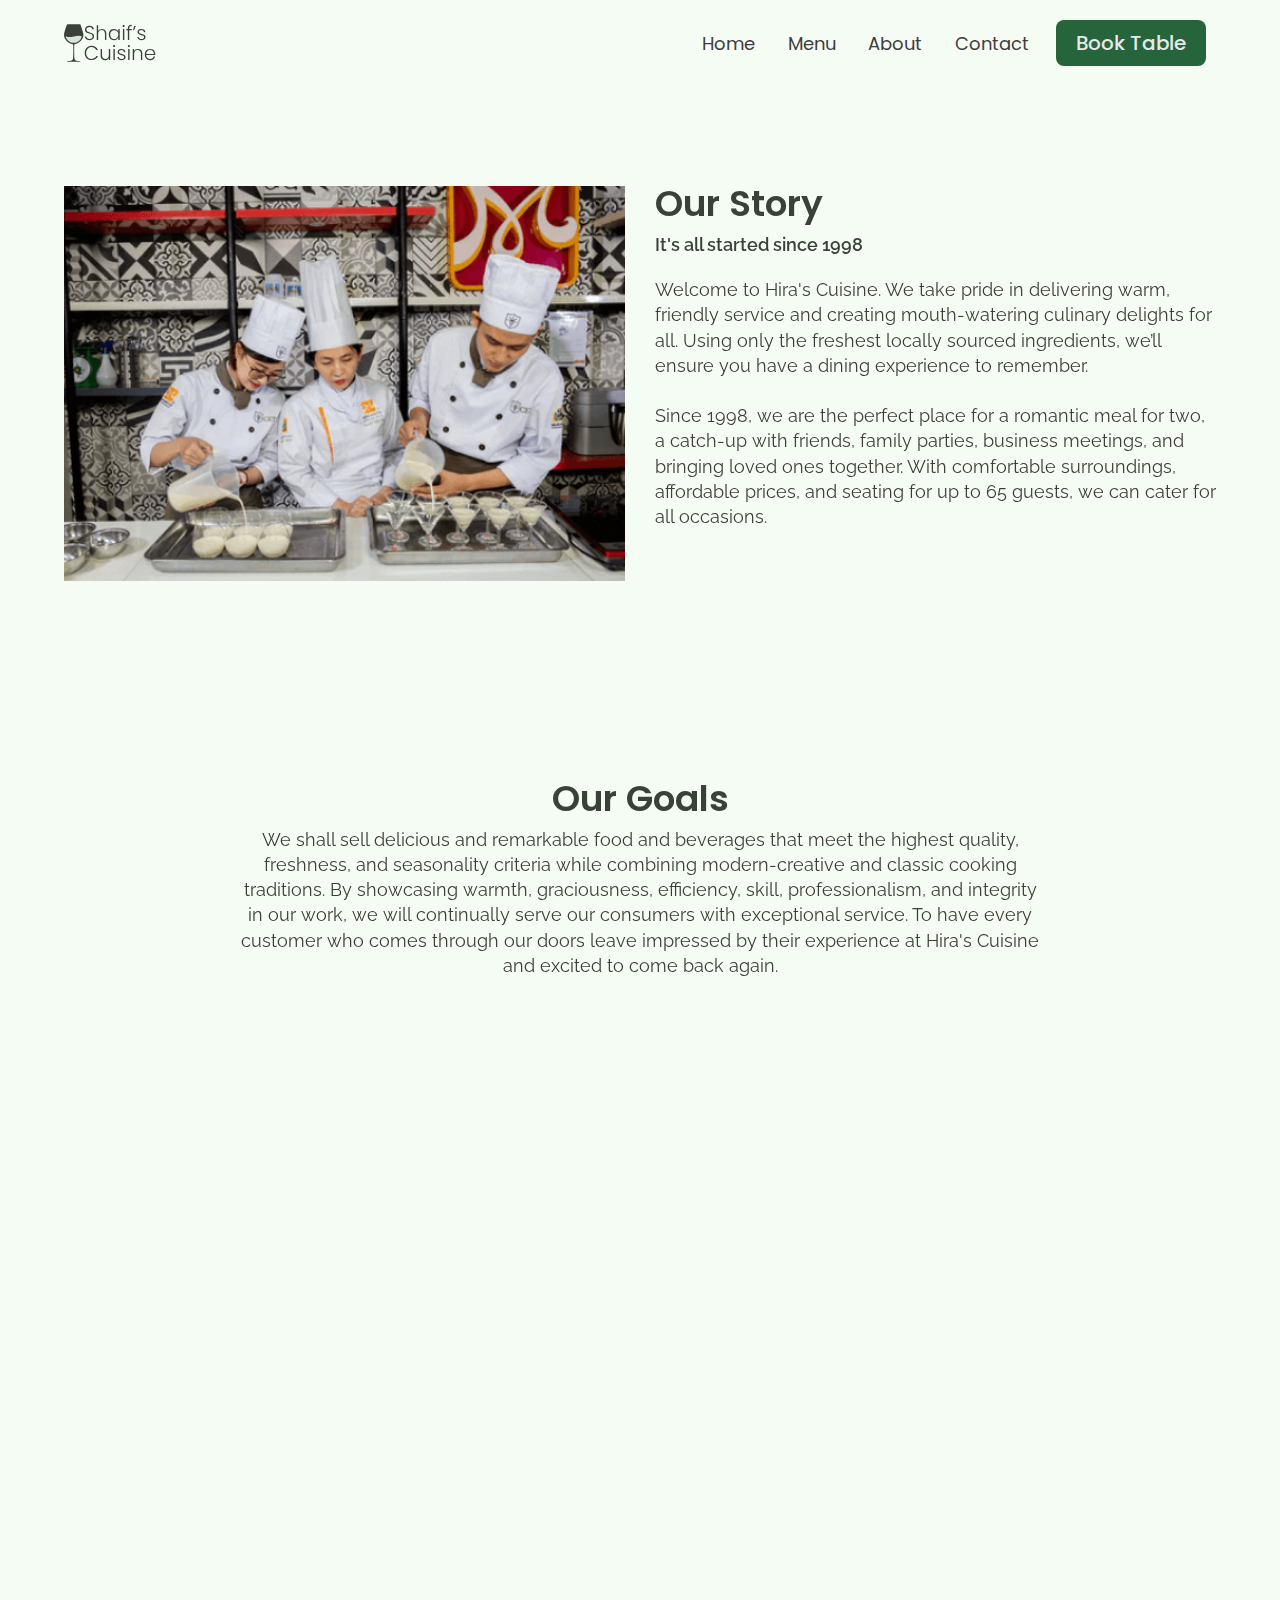
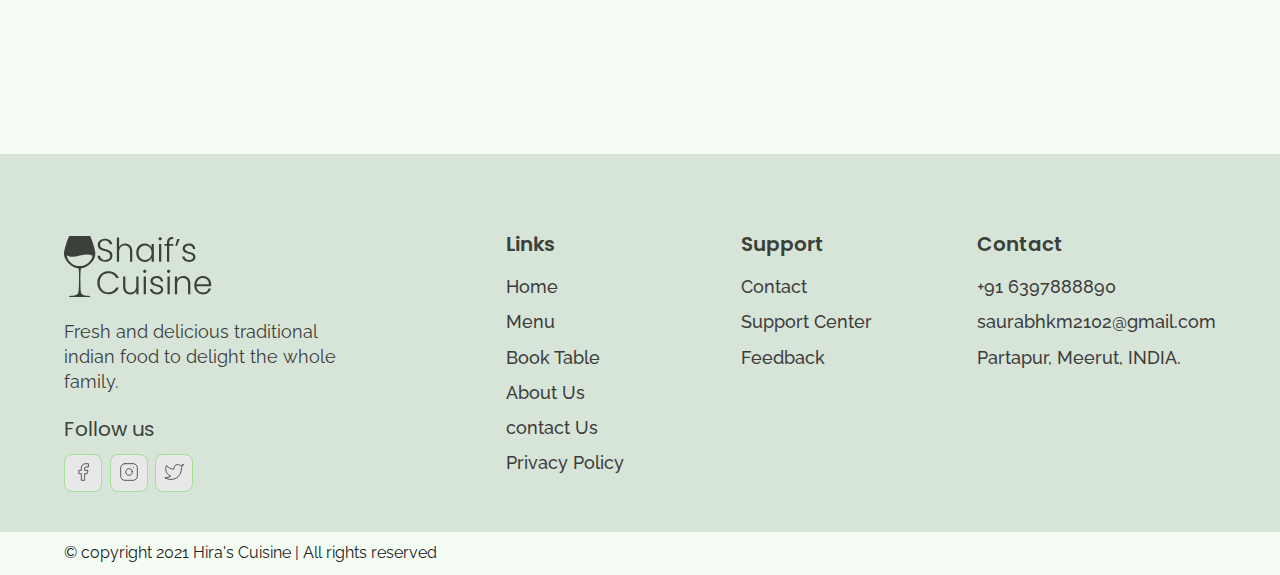
==== about.html @ 4d8b44a7 "Initial commit" ====
<!DOCTYPE html>
<html lang="en">

<head>
  <meta charset="UTF-8">
  <meta http-equiv="X-UA-Compatible" content="IE=edge">
  <meta name="viewport" content="width=device-width, initial-scale=1.0">
  <link rel="shortcut icon" href="./images/favicon.ico" type="image/x-icon">
  <title>About | Hira's Cuisine</title>
  <link rel="stylesheet" href="./reset.css">
  <link rel="stylesheet" href="./globalStyles.css">
  <link rel="stylesheet" href="./components.css">
  <!-- aos library css  -->
  <link rel="stylesheet" href="https://unpkg.com/aos@next/dist/aos.css" />
  <link rel="stylesheet" href="./about.css">
</head>

<body>
  <!-- Nav Section -->
  <div class="nav">
    <div class="container">
      <div class="nav__wrapper">
        <a href="./index.html" class="logo">
          <img src="./images/logo.svg" alt="Hira's cuisine">
        </a>
        <nav>
          <div class="nav__icon">
            <svg xmlns="http://www.w3.org/2000/svg" width="24" height="24" viewBox="0 0 24 24" fill="none"
              stroke="currentColor" stroke-width="2" stroke-linecap="round" stroke-linejoin="round"
              class="feather feather-menu">
              <line x1="3" y1="12" x2="21" y2="12" />
              <line x1="3" y1="6" x2="21" y2="6" />
              <line x1="3" y1="18" x2="21" y2="18" />
            </svg>
          </div>
          <div class="nav__bgOverlay"></div>
          <ol class="nav__list">
            <div class="nav__close">
              <svg xmlns="http://www.w3.org/2000/svg" width="24" height="24" viewBox="0 0 24 24" fill="none"
                stroke="currentColor" stroke-width="2" stroke-linecap="round" stroke-linejoin="round"
                class="feather feather-x">
                <line x1="18" y1="6" x2="6" y2="18" />
                <line x1="6" y1="6" x2="18" y2="18" />
              </svg>
            </div>
            <div class="nav__list__wrapper">

              <li><a class="nav__link" href="./index.html">Home</a></li>
              <li><a class="nav__link" href="./menu.html">Menu</a></li>
              <li><a class="nav__link" href="./about.html">About</a></li>
              <li><a class="nav__link" href="./contact.html">Contact</a></li>
              <li><a href="./booking.html" class="btn primary-btn">Book Table</a></li>
            </div>
          </ol>
        </nav>
      </div>
    </div>
  </div>
  <!-- End Nav Section -->
  <!-- Our Story Section -->
  <section id="ourStory" data-aos="fade-up">
    <div class="container">
      <div class="ourStory__wrapper">

        <div class="ourStory__img">
          <img src="./images/ourStoryImg.png" alt="Hira's cuisine">
        </div>
        <div class="ourStory__info">
          <h3 class="ourStory__title">
            Our Story
          </h3>
          <p class="ourStory__subtitle">
            It's all started since 1998
          </p>
          <p class="ourStory__text">
            Welcome to Hira's Cuisine. We take pride in delivering warm, friendly service and creating mouth-watering
            culinary delights for all. Using only the freshest locally sourced ingredients, we’ll ensure you have a
            dining
            experience to remember.
            <br><br>
            Since 1998, we are the perfect place for a romantic meal for two, a catch-up with friends, family parties,
            business meetings, and bringing loved ones together. With comfortable surroundings, affordable prices, and
            seating for up to 65 guests, we can cater for all occasions.
          </p>
        </div>
      </div>
    </div>
  </section>
  <!-- End Our Story Section -->
  <!-- Our Goals -->
  <section id="ourGoals" data-aos="fade-down">
    <div class="container">
      <div class="ourGoals__info">
        <h3 class="ourGoals__title">
          Our Goals
        </h3>
        <p class="ourGoals__text">
          We shall sell delicious and remarkable food and beverages that meet the highest quality, freshness, and
          seasonality criteria while combining modern-creative and classic cooking traditions. By showcasing warmth,
          graciousness, efficiency, skill, professionalism, and integrity in our work, we will continually serve our
          consumers with exceptional service. To have every customer who comes through our doors leave impressed by
          their experience at Hira's Cuisine and excited to come back again.
        </p>
      </div>
      <div class="ourGoals__imgs__wrapper" data-aos="fade-up">
        <div class="ourGoals__img1">
          <img src="./images/ourGoals_img1.png" alt="kitchen img">
        </div>
        <div class="ourGoals__img2">
          <img src="./images/ourGoals_img2.png" alt="kitchen img">
        </div>
        <div class="ourGoals__img3">
          <img src="./images/ourGoals_img3.png" alt="kitchen img">
        </div>
      </div>
    </div>
  </section>
  <!-- End Our Goals -->
  <!-- Footer -->
  <footer>
    <div class="container">
      <div class="footer__wrapper">
        <div class="footer__col1">
          <div class="footer__logo">
            <img src="./images/logo.svg" alt="Hira's cuisine">
          </div>
          <p class="footer__desc">
            Fresh and delicious traditional indian food to delight the whole family.
          </p>
          <div class="footer__socials">
            <h4 class="footer__socials__title">Follow us</h4>
            <ol class="footer__socials__list">
              <li>
                <a href="#">
                  <svg xmlns="http://www.w3.org/2000/svg" width="24" height="24" viewBox="0 0 24 24" fill="none"
                    stroke="currentColor" stroke-width="1" stroke-linecap="round" stroke-linejoin="round"
                    class="feather feather-facebook">
                    <path d="M18 2h-3a5 5 0 0 0-5 5v3H7v4h3v8h4v-8h3l1-4h-4V7a1 1 0 0 1 1-1h3z" />
                  </svg>
                </a>
              </li>
              <li>
                <a href="#">
                  <svg xmlns="http://www.w3.org/2000/svg" width="24" height="24" viewBox="0 0 24 24" fill="none"
                    stroke="currentColor" stroke-width="1" stroke-linecap="round" stroke-linejoin="round"
                    class="feather feather-instagram">
                    <rect x="2" y="2" width="20" height="20" rx="5" ry="5" />
                    <path d="M16 11.37A4 4 0 1 1 12.63 8 4 4 0 0 1 16 11.37z" />
                    <line x1="17.5" y1="6.5" x2="17.51" y2="6.5" />
                  </svg>
                </a>
              </li>
              <li>
                <a href="#">
                  <svg xmlns="http://www.w3.org/2000/svg" width="24" height="24" viewBox="0 0 24 24" fill="none"
                    stroke="currentColor" stroke-width="1" stroke-linecap="round" stroke-linejoin="round"
                    class="feather feather-twitter">
                    <path
                      d="M23 3a10.9 10.9 0 0 1-3.14 1.53 4.48 4.48 0 0 0-7.86 3v1A10.66 10.66 0 0 1 3 4s-4 9 5 13a11.64 11.64 0 0 1-7 2c9 5 20 0 20-11.5a4.5 4.5 0 0 0-.08-.83A7.72 7.72 0 0 0 23 3z" />
                  </svg>
                </a>
              </li>
            </ol>
          </div>
        </div>
        <div class="footer__col2">
          <h3 class="footer__text__title">
            Links
          </h3>
          <ol class="footer__text">
            <li>
              <a href="/index.html">Home</a>
            </li>
            <li>
              <a href="./menu.html">Menu</a>
            </li>
            <li>
              <a href="./booking.html">Book Table</a>
            </li>
            <li>
              <a href="./about.html">About Us</a>
            </li>
            <li>
              <a href="./contact.html">contact Us</a>
            </li>
            <li>
              <a href="#">Privacy Policy</a>
            </li>
          </ol>
        </div>
        <div class="footer__col3">
          <h3 class="footer__text__title">
            Support
          </h3>
          <ol class="footer__text">
            <li>
              <a href="#">Contact</a>
            </li>
            <li>
              <a href="#">Support Center</a>
            </li>
            <li>
              <a href="#">Feedback</a>
            </li>
          </ol>
        </div>
        <div class="footer__col4">
          <h3 class="footer__text__title">
            Contact
          </h3>
          <ol class="footer__text">
            <li>
              <a href="#">+91 6397888890</a>
            </li>
            <li>
              <a href="#">saurabhkm2102@gmail.com</a>
            </li>
            <li>
              <a href="#">Partapur, Meerut, INDIA.</a>
            </li>
          </ol>
        </div>
      </div>
    </div>
  </footer>
  <div id="copyright">
    <div class="container">
      <p class="copyright__text">
        © copyright 2021 Hira's Cuisine | All rights reserved
      </p>
    </div>
  </div>
  <!-- End Footer -->

  <!-- aos scripts -->
  <script src="https://unpkg.com/aos@next/dist/aos.js"></script>
  <!-- custom scripts -->
  <script src="./main.js"></script>
</body>

</html>
---- globalStyles.css ----
@import url('https://fonts.googleapis.com/css2?family=Poppins:wght@500;600&family=Raleway:wght@400;500;600&display=swap');
html {
	font-size: 10px;
	overflow-x: hidden;
}
body {
	background: var(--lightGreen-2);
	overflow-x: hidden;
	visibility: hidden;
}
section {
	padding: 100px 0;
}
@media only screen and (max-width: 767px) {
	section {
		padding: 50px 0;
	}
}
.container {
	max-width: 1200px;
	width: 90%;
	margin: 0 auto;
}
:root {
	--green-1: #26643b;
	--green-2: #a2de96;
	--lightGreen-1: #d6e5d8;
	--lightGreen-2: #f5fcf4;
	--black-1: #3b413a;
	--black-2: #3f3c3c;
	--black-3: #5b6359;
	--white-1: #e8e8e8;
}
img {
	width: 100%;
	height: 100%;
	object-fit: contain;
}
h1,
h2,
h3,
h4 {
	font-family: Poppins;
}
p {
	font-family: Raleway;
	font-weight: 400;
	line-height: 1.4em;
	font-size: 1.8rem;
}
a {
	display: inline-block;
	text-decoration: none;
}
---- components.css ----
/* Nav Styles */
.nav {
	padding: 2rem 0;
}
.nav__icon,
.nav__close,
.nav__bgOverlay {
	display: none;
}
.nav__wrapper {
	display: flex;
	justify-content: space-between;
}
.nav__list li {
	display: inline-block;
	margin: 0 1rem;
}
.nav__list .nav__link {
	font-size: 1.8rem;
	font-family: Poppins;
	color: var(--black-2);
	padding: 0.5rem;
}
.nav__list li:hover .nav__link {
	color: var(--green-1);
}
@media only screen and (max-width: 768px) {
	.nav {
		position: relative;
		/* overflow-x: scroll; */
	}
	.nav__icon {
		display: block;
	}
	.nav__icon svg,
	.nav__close svg {
		pointer-events: none;
		height: 30px;
		width: 30px;
	}
	.nav__close {
		display: block;
		position: absolute;
		color: var(--black-1);
		right: 1rem;
		top: 1rem;
		cursor: pointer;
	}
	.nav__list {
		z-index: 1000;
		position: absolute;
		left: 100%;
		top: 0;
		height: 100vh;
		width: 80%;
		background: var(--lightGreen-1);
		display: flex;
		align-items: center;
		justify-content: flex-end;
		padding-right: 2rem;
		transform: translate(0%);
		overflow: hidden;
		transition: 0.3s ease-in transform;
	}
	.nav__list.show {
		transform: translate(-100%);
	}
	.nav__list li {
		display: block;
		text-align: right;
		margin-bottom: 2rem;
	}
	.nav__list a {
		font-size: 1.6rem;
	}
	.nav__bgOverlay {
		position: absolute;
		left: 0;
		top: 0;
		z-index: 1000;
		height: 100vh;
		width: 100%;
		background: rgba(18, 24, 14, 0.808);
		display: none;
	}
	.nav__bgOverlay.active {
		display: block;
	}
}
/* End Nav Styles */
/* Global Button Styles */
.btn {
	color: var(--green-1);
	font-family: Poppins;
	font-weight: 500;
	border-radius: 8px;
	font-size: 1.4rem;
	padding: 1.2rem 2rem;
}
.primary-btn {
	color: var(--white-1);
	background: var(--green-1);
}
@media only screen and (min-width: 700px) {
	.btn {
		padding: 1.3rem 2rem;
		font-size: 2rem;
	}
}
/* End Global Button Styles */

/* Store info section styles*/
.storeInfo__wrapper {
	display: flex;
	justify-content: center;
	flex-wrap: wrap;
	gap: 1rem;
}
.storeInfo__item {
	background-color: var(--lightGreen-1);
	padding: 20px 30px;
	text-align: center;
	text-align: center;
	border-radius: 12px;
	width: 150px;
}
.storeInfo__icon {
	width: 30px;
	margin: 0 auto;
	margin-bottom: 1.5rem;
}
.storeInfo__title {
	font-size: 1.4rem;
	font-family: Poppins;
	font-weight: 500;
	margin-bottom: 0.5rem;
	color: var(--black-1);
}
.storeInfo__text {
	font-size: 1.4rem;
	font-family: Raleway;
	color: var(--black-2);
}
@media only screen and (min-width: 768px) {
	.storeInfo__wrapper {
		gap: 2rem;
	}
	.storeInfo__item {
		min-width: 200px;
		padding: 40px 0;
	}
	.storeInfo__icon {
		width: 47px;
		margin-bottom: 2.5rem;
	}
	.storeInfo__title {
		font-size: 1.8rem;
		margin-bottom: 1rem;
	}
	.storeInfo__text {
		font-size: 1.6rem;
	}
}

/* Dishes Grid */
.dishGrid__title {
	font-size: 1.8rem;
	margin-bottom: 2rem;
	font-weight: 600;
	color: var(--black-1);
}
.dishGrid__wrapper {
	display: grid;
	/* grid-template-columns: repeat(autofit, minmax(140px, 1fr)); */
	grid-template-columns: repeat(auto-fit, minmax(140px, 1fr));
	gap: 1rem;
}
.dishGrid__item {
	display: flex;
	flex-direction: column;
	background-color: var(--lightGreen-1);
	padding: 0.5rem;
	border-radius: 8px;
	gap: 0.5rem;
}
.dishGrid__item__img {
	flex: 4;
}
.dishGrid__item__info {
	flex: 5;
}
.dishGrid__item__img img {
	object-fit: cover;
	border-radius: 12px;
}
.dishGrid__item__title {
	font-size: 1.4rem;
	line-height: 1.3em;
	font-weight: 500;
	color: var(--black-1);
	margin-bottom: 0.5rem;
}
.dishGrid__item__price {
	font-size: 1.4rem;
	color: var(--green-1);
	font-weight: 600;
	margin-bottom: 0.5rem;
}
.dishGrid__item__stars {
	max-height: 15px;
	width: max-content;
}
@media only screen and (min-width: 768px) {
	.dishGrid__title {
		font-size: 2.4rem;
	}
	.dishGrid__wrapper {
		grid-template-columns: repeat(auto-fit, minmax(350px, 1fr));
		gap: 3rem;
	}
	.dishGrid__item {
		flex-direction: row;
		padding: 1.5rem;
		border-radius: 12px;
		gap: 1rem;
	}
	.dishGrid__item__title {
		font-size: 2.4rem;
		margin-bottom: 1rem;
	}
	.dishGrid__item__price {
		font-size: 2rem;
		margin-bottom: 1rem;
	}
}
/* Dishes Grid */

/* Footer Styles */
footer {
	background: var(--lightGreen-1);
	padding-top: 5rem;
	padding-bottom: 2rem;
}
.footer__wrapper {
	display: flex;
	flex-direction: column;
	gap: 3rem;
}
.footer__logo {
	width: 150px;
	margin-bottom: 2rem;
}
.footer__desc {
	font-size: 1.4rem;
	color: var(--black-2);
	margin-bottom: 2rem;
}
.footer__socials__title {
	font-size: 1.8rem;
	color: var(--black-1);
	margin-bottom: 1rem;
}
.footer__socials li {
	display: inline-block;
	margin-right: 0.5rem;
}
.footer__socials a {
	padding: 0.5rem 0.8rem;
	background-color: var(--white-1);
	border: 1px solid var(--green-2);
	border-radius: 8px;
}
.footer__socials svg {
	width: 20px;
	color: var(--black-2);
}
.footer__text__title {
	font-size: 1.8rem;
	margin-bottom: 1rem;
	color: var(--black-1);
	font-weight: 600;
}
.footer__text a {
	font-size: 1.4rem;
	margin-bottom: 0.5rem;
	color: var(--black-2);
	font-family: Raleway;
	font-weight: 500;
	line-height: 1.4em;
}
@media only screen and (min-width: 768px) {
	footer {
		padding-top: 8rem;
		padding-bottom: 4rem;
	}
	.footer__wrapper {
		flex-direction: row;
	}
	.footer__col1 {
		flex: 4;
	}
	.footer__col2,
	.footer__col3,
	.footer__col4 {
		flex: 2;
	}
	.footer__desc {
		max-width: 300px;
		font-size: 1.8rem;
		margin-bottom: 2.5rem;
	}
	.footer__socials__title {
		font-size: 2rem;
		margin-bottom: 1.5rem;
	}
	.footer__text__title {
		font-size: 2rem;
		margin-bottom: 2rem;
	}
	.footer__text a {
		font-size: 1.8rem;
		margin-bottom: 1rem;
	}
}
#copyright {
	padding: 1rem 0;
}
.copyright__text {
	font-size: 1.4rem;
	text-align: center;
}
@media only screen and (min-width: 768px) {
	.copyright__text {
		font-size: 1.6rem;
		text-align: left;
	}
}
/* End Footer Styles */

/* Form Styles */
#form {
	padding: 5rem 0;
}
.form__title {
	font-size: 1.8rem;
	color: var(--black-1);
	font-weight: 600;
}
.form__wrapper {
	padding: 3rem 0;
}
.form__wrapper form {
	display: grid;
	grid-template-columns: 1fr;
	gap: 2rem;
}
.form__group label {
	font-size: 1.6rem;
	font-family: Poppins;
	color: var(--black-2);
	font-weight: 500;
}
.form__group input,
.form__group textarea,
.form__group select {
	width: 100%;
	border: none;
	background-color: var(--lightGreen-1);
	font-size: 1.4rem;
	font-family: Raleway;
	font-weight: 600;
	padding: 1.5rem;
	border-radius: 8px;
	margin-top: 0.5rem;
	color: var(--black-2);
}
.form__group textarea {
	resize: vertical;
}
.form__wrapper button[type='submit'] {
	width: max-content;
	border: none;
	padding: 1rem 4rem;
	font-weight: 500;
	letter-spacing: 0.1rem;
}
@media only screen and (min-width: 768px) {
	.form__title {
		font-size: 3.6rem;
	}
	.form__wrapper {
		padding: 5rem 0;
	}
	.form__wrapper form {
		grid-template-columns: 1fr 1fr;
	}
	.form__group__full {
		grid-column: 1/3;
	}
	.form__group label {
		font-size: 1.8rem;
	}
	.form__group input,
	.form__group textarea,
	.form__group select {
		font-size: 1.8rem;
		padding: 2rem;
		margin-top: 1.5rem;
	}
}
---- about.css ----
/* Our Story Styles */
.ourStory__wrapper {
	display: flex;
	flex-direction: column;
	gap: 2rem;
}
.ourStory__title,
.ourGoals__title {
	font-size: 1.8rem;
	font-weight: 600;
	color: var(--black-1);
	margin-bottom: 1rem;
}
.ourStory__subtitle {
	font-size: 1.4rem;
	font-weight: 600;
	color: var(--black-1);
	margin-bottom: 2rem;
}
.ourStory__text,
.ourGoals__text {
	font-size: 1.4rem;
	line-height: 1.4em;
	color: var(--black-2);
}
@media only screen and (min-width: 768px) {
	.ourStory__wrapper {
		flex-direction: row;
		gap: 3rem;
	}
	.ourStory__img,
	.ourStory__info {
		flex: 1;
	}
	.ourStory__title,
	.ourGoals__title {
		font-size: 3.6rem;
	}
	.ourStory__subtitle {
		font-size: 1.8rem;
	}
	.ourStory__text,
	.ourGoals__text {
		font-size: 1.8rem;
		max-width: 800px;
	}
}

/* Our Goals Styles */

.ourGoals__info {
	text-align: left;
	margin-bottom: 5rem;
}
.ourGoals__imgs__wrapper img {
	object-fit: cover;
}
.ourGoals__imgs__wrapper {
	max-width: 800px;
	margin: 0 auto;
	display: grid;
	grid-template-columns: 1fr 1fr;
	grid-template-rows: 1fr 1fr;
	grid-row: auto;
	gap: 1rem;
}
.ourGoals__img1 {
	grid-row: 1/3;
}
@media only screen and (min-width: 768px) {
	.ourGoals__info {
		text-align: center;
	}
	.ourGoals__imgs__wrapper {
		gap: 2rem;
	}
	.ourGoals__text {
		margin: 0 auto;
	}
}
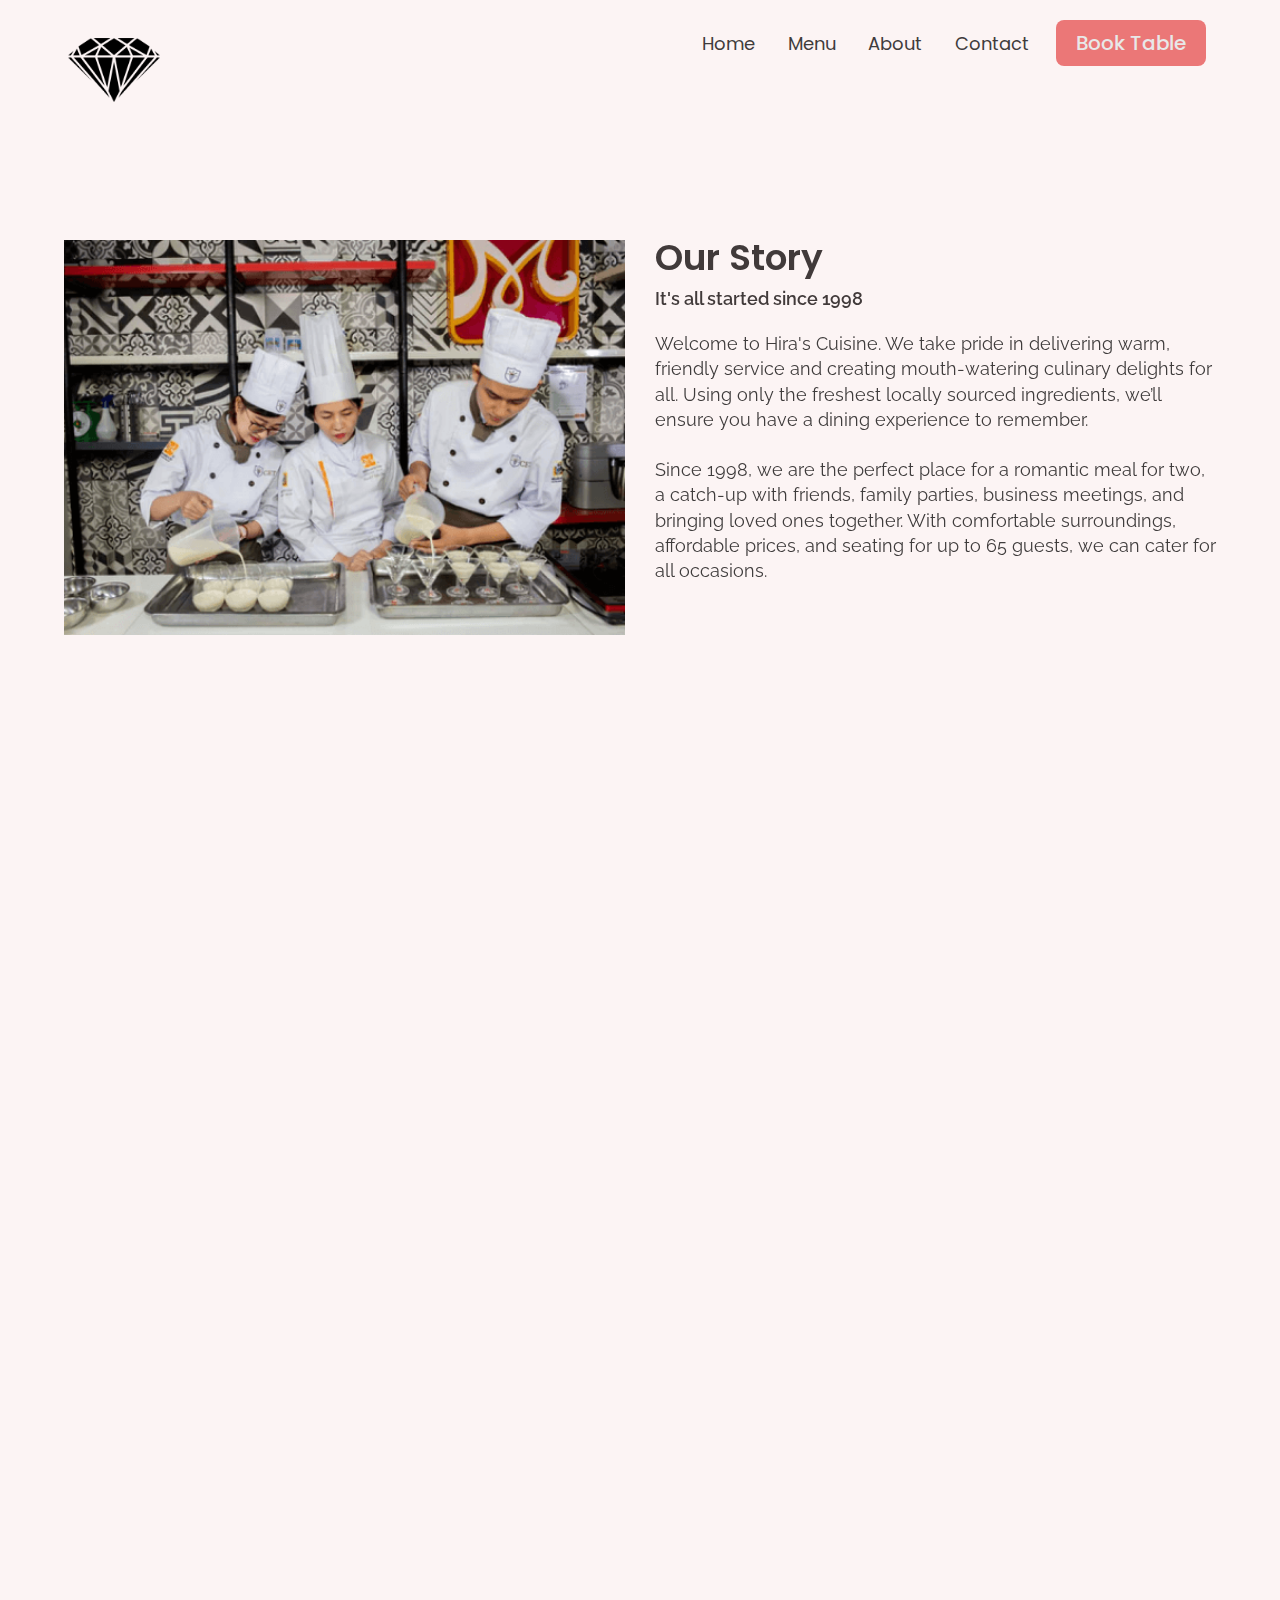
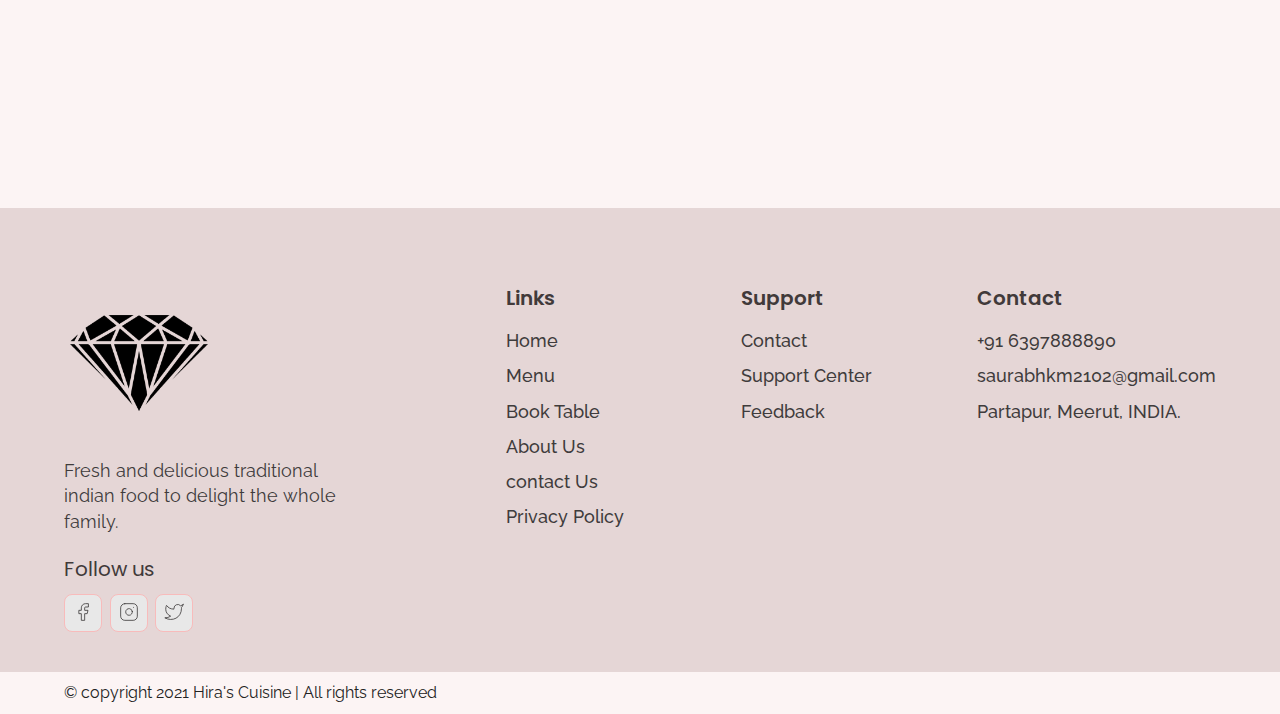
==== commit 99e68ad8: "fixing issues" ====
--- a/about.html
+++ b/about.html
@@ -20,8 +20,8 @@
   <div class="nav">
     <div class="container">
       <div class="nav__wrapper">
-        <a href="./index.html" class="logo">
-          <img src="./images/logo.svg" alt="Hira's cuisine">
+        <a href="./index1.html" class="logo">
+          <img src="./images/diamond.png" alt="Hira's cuisine">
         </a>
         <nav>
           <div class="nav__icon">
@@ -45,7 +45,7 @@
             </div>
             <div class="nav__list__wrapper">
 
-              <li><a class="nav__link" href="./index.html">Home</a></li>
+              <li><a class="nav__link" href="./index1.html">Home</a></li>
               <li><a class="nav__link" href="./menu.html">Menu</a></li>
               <li><a class="nav__link" href="./about.html">About</a></li>
               <li><a class="nav__link" href="./contact.html">Contact</a></li>
@@ -122,7 +122,7 @@
       <div class="footer__wrapper">
         <div class="footer__col1">
           <div class="footer__logo">
-            <img src="./images/logo.svg" alt="Hira's cuisine">
+            <img src="./images/diamond.png" alt="Hira's cuisine">
           </div>
           <p class="footer__desc">
             Fresh and delicious traditional indian food to delight the whole family.
@@ -169,7 +169,7 @@
           </h3>
           <ol class="footer__text">
             <li>
-              <a href="/index.html">Home</a>
+              <a href="/index1.html">Home</a>
             </li>
             <li>
               <a href="./menu.html">Menu</a>
--- a/globalStyles.css
+++ b/globalStyles.css
@@ -11,6 +11,10 @@
 section {
 	padding: 100px 0;
 }
+.logo{
+    height: 100px;
+    width: 100px;
+}
 @media only screen and (max-width: 767px) {
 	section {
 		padding: 50px 0;
@@ -22,13 +26,13 @@
 	margin: 0 auto;
 }
 :root {
-	--green-1: #26643b;
-	--green-2: #a2de96;
-	--lightGreen-1: #d6e5d8;
-	--lightGreen-2: #f5fcf4;
-	--black-1: #3b413a;
+	--green-1: #eb7777;
+	--green-2: #f8bbbb;
+	--lightGreen-1: #e5d6d6;
+	--lightGreen-2: #fcf4f4;
+	--black-1: #413a3a;
 	--black-2: #3f3c3c;
-	--black-3: #5b6359;
+	--black-3: #635959;
 	--white-1: #e8e8e8;
 }
 img {
--- a/components.css
+++ b/components.css
@@ -47,7 +47,7 @@
 		cursor: pointer;
 	}
 	.nav__list {
-		z-index: 1000;
+		z-index1: 1000;
 		position: absolute;
 		left: 100%;
 		top: 0;
@@ -77,7 +77,7 @@
 		position: absolute;
 		left: 0;
 		top: 0;
-		z-index: 1000;
+		z-index1: 1000;
 		height: 100vh;
 		width: 100%;
 		background: rgba(18, 24, 14, 0.808);
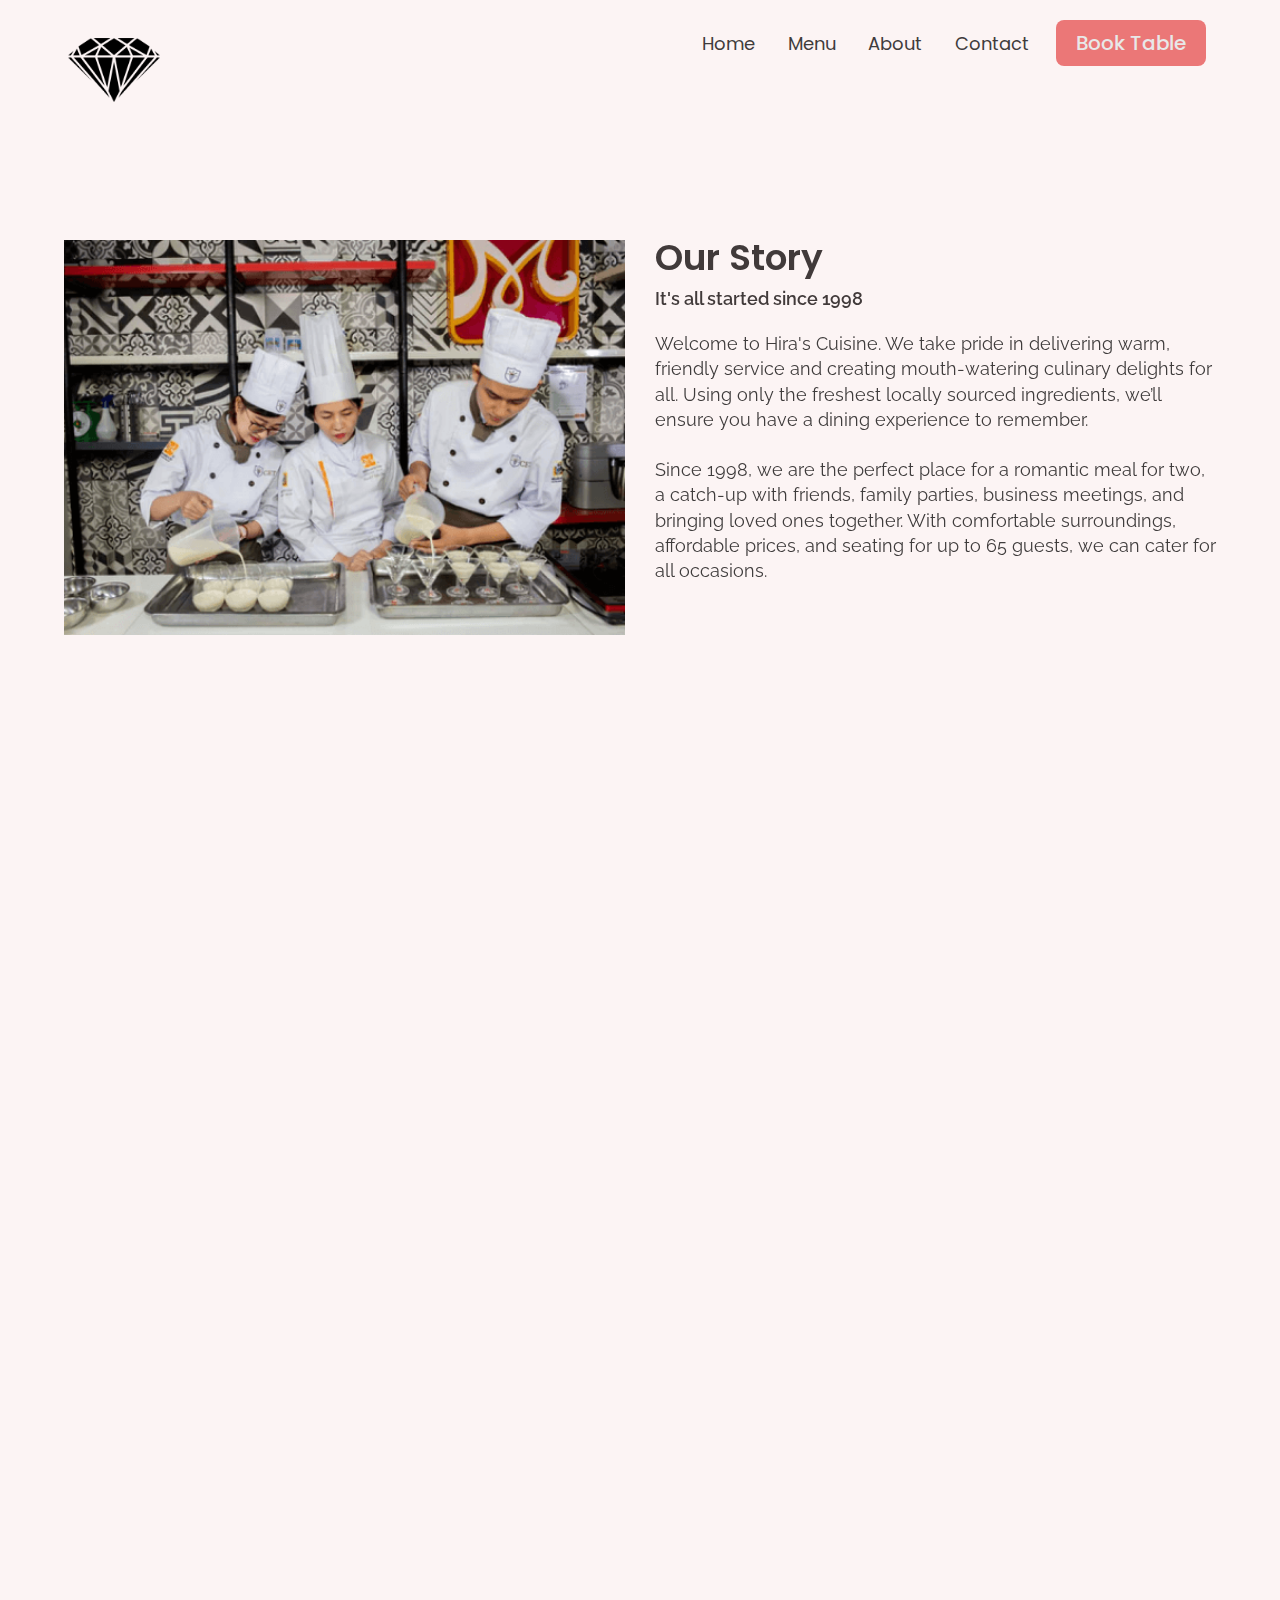
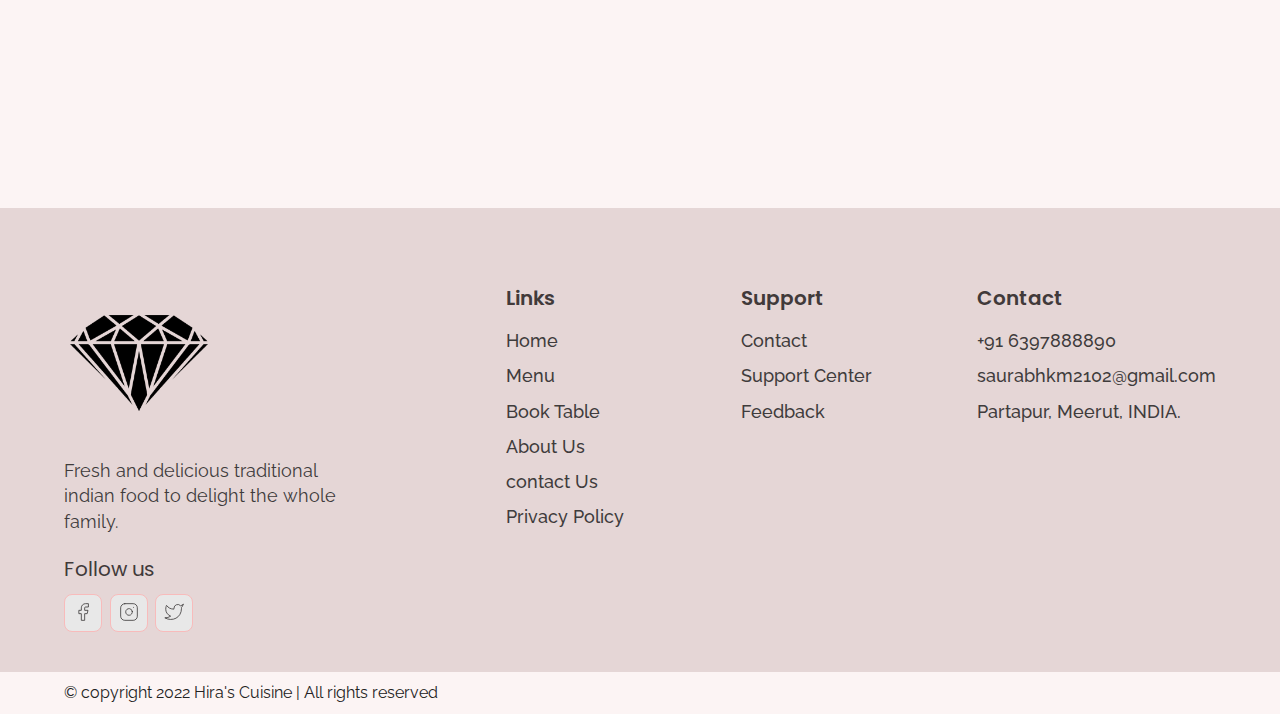
==== commit afc2eb6c: "update" ====
--- a/about.html
+++ b/about.html
@@ -20,7 +20,7 @@
   <div class="nav">
     <div class="container">
       <div class="nav__wrapper">
-        <a href="./index1.html" class="logo">
+        <a href="./index.html" class="logo">
           <img src="./images/diamond.png" alt="Hira's cuisine">
         </a>
         <nav>
@@ -45,7 +45,7 @@
             </div>
             <div class="nav__list__wrapper">
 
-              <li><a class="nav__link" href="./index1.html">Home</a></li>
+              <li><a class="nav__link" href="./index.html">Home</a></li>
               <li><a class="nav__link" href="./menu.html">Menu</a></li>
               <li><a class="nav__link" href="./about.html">About</a></li>
               <li><a class="nav__link" href="./contact.html">Contact</a></li>
@@ -140,7 +140,7 @@
                 </a>
               </li>
               <li>
-                <a href="#">
+                <a href="https://www.instagram.com/p/B3fD8vAFJqXt08JRXHXxJgzgTxAHiDOOeJy7Is0/?igshid=MDJmNzVkMjY=">
                   <svg xmlns="http://www.w3.org/2000/svg" width="24" height="24" viewBox="0 0 24 24" fill="none"
                     stroke="currentColor" stroke-width="1" stroke-linecap="round" stroke-linejoin="round"
                     class="feather feather-instagram">
@@ -169,7 +169,7 @@
           </h3>
           <ol class="footer__text">
             <li>
-              <a href="/index1.html">Home</a>
+              <a href="/index.html">Home</a>
             </li>
             <li>
               <a href="./menu.html">Menu</a>
@@ -226,7 +226,7 @@
   <div id="copyright">
     <div class="container">
       <p class="copyright__text">
-        © copyright 2021 Hira's Cuisine | All rights reserved
+        © copyright 2022 Hira's Cuisine | All rights reserved
       </p>
     </div>
   </div>
--- a/components.css
+++ b/components.css
@@ -47,7 +47,7 @@
 		cursor: pointer;
 	}
 	.nav__list {
-		z-index1: 1000;
+		z-index: 1000;
 		position: absolute;
 		left: 100%;
 		top: 0;
@@ -77,7 +77,7 @@
 		position: absolute;
 		left: 0;
 		top: 0;
-		z-index1: 1000;
+		z-index: 1000;
 		height: 100vh;
 		width: 100%;
 		background: rgba(18, 24, 14, 0.808);
